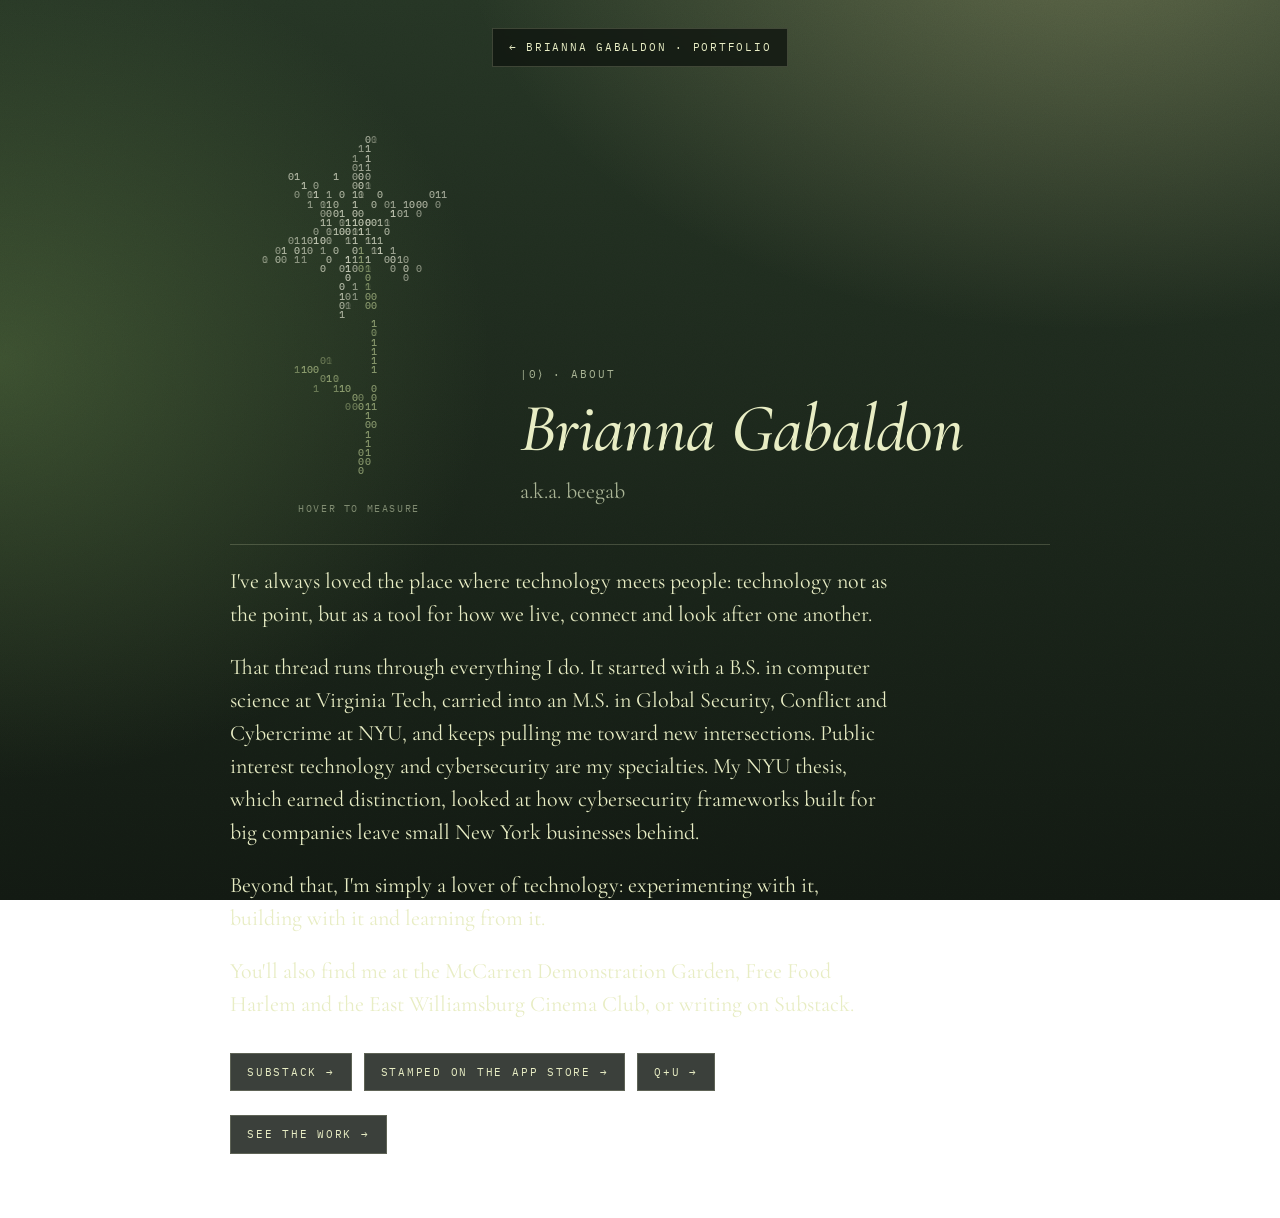
==== about.html @ 133ab3c3 "Add a playable Dark Patterns demo Five levels (cookie banner, pop-up offer, checkout, settings page," ====
<!doctype html>
<html lang="en">
<head>
  <meta charset="utf-8">
  <meta name="viewport" content="width=device-width, initial-scale=1">
  <title>About · Brianna Gabaldon</title>
  <meta name="description" content="About Brianna Gabaldon (beegab).">
  <link rel="icon" href="data:image/svg+xml,<svg xmlns='http://www.w3.org/2000/svg' viewBox='0 0 16 16'><rect width='16' height='16' fill='%231d291e'/><text x='8' y='12.5' font-family='monospace' font-size='12' text-anchor='middle' fill='%23e8edc4'>1</text><text x='8' y='12.5' font-family='monospace' font-size='12' text-anchor='middle' fill='%23e8edc4' opacity='.5'>0</text></svg>">
  <link rel="preconnect" href="https://fonts.googleapis.com">
  <link rel="preconnect" href="https://fonts.gstatic.com" crossorigin>
  <link href="https://fonts.googleapis.com/css2?family=Cormorant+Garamond:ital,wght@0,400;0,500;1,400;1,500&family=IBM+Plex+Mono:wght@400;500&display=swap" rel="stylesheet">
  <link rel="stylesheet" href="css/style.css?v=20261118235521">
</head>
<body class="project-page">
  <a class="btn back" href="index.html">← Brianna Gabaldon · Portfolio</a>
  <main id="about" class="card"></main>

  <script src="js/projects.js?v=20261118235521"></script>
  <script src="js/binary.js?v=20261118235521"></script>
  <script src="js/about.js?v=20261118235521"></script>
</body>
</html>
---- css/style.css ----
:root {
  --moss: #141c15;
  --panel: rgba(16, 22, 16, 0.82);
  --line: rgba(232, 237, 196, 0.2);
  --cream: #e8edc4;
  --muted: #a9b495;
  --accent: #e8edc4;
  --serif: "Cormorant Garamond", "Iowan Old Style", Georgia, serif;
  --mono: "IBM Plex Mono", ui-monospace, monospace;
  --grain: url("data:image/svg+xml,%3Csvg xmlns='http://www.w3.org/2000/svg' width='200' height='200'%3E%3Cfilter id='n'%3E%3CfeTurbulence type='fractalNoise' baseFrequency='.9' numOctaves='2' stitchTiles='stitch'/%3E%3CfeColorMatrix values='0 0 0 0 1 0 0 0 0 1 0 0 0 0 1 0 0 0 .55 0'/%3E%3C/filter%3E%3Crect width='100%25' height='100%25' filter='url(%23n)'/%3E%3C/svg%3E");
}

* { box-sizing: border-box; }
html, body { margin: 0; }

body {
  font-family: var(--serif);
  font-size: 21px;
  line-height: 1.5;
  color: var(--cream);
  background: var(--moss);
  -webkit-font-smoothing: antialiased;
}

/* ---------- shared ---------- */
.title {
  font-family: var(--serif);
  font-weight: 500;
  font-style: italic;
  letter-spacing: -0.01em;
  line-height: 1;
  margin: 0;
  color: var(--cream);
}

.label {
  font-family: var(--mono);
  font-size: 11px;
  letter-spacing: 0.18em;
  text-transform: uppercase;
  color: var(--muted);
}

.btn {
  display: inline-block;
  font-family: var(--mono);
  font-size: 11px;
  letter-spacing: 0.16em;
  text-transform: uppercase;
  color: var(--cream);
  background: var(--panel);
  border: 1px solid var(--line);
  padding: 10px 16px;
  cursor: pointer;
  text-decoration: none;
  backdrop-filter: blur(6px);
  transition: border-color 0.2s;
}
.btn:hover { border-color: var(--cream); }
.btn:focus-visible, a:focus-visible, button:focus-visible {
  outline: 1px solid var(--cream);
  outline-offset: 3px;
}

/* ---------- garden page ---------- */
.garden-page { overflow: hidden; height: 100vh; height: 100dvh; }

#garden { position: fixed; inset: 0 auto auto 0; display: block; touch-action: manipulation; }

.corner {
  position: fixed;
  font-family: var(--mono);
  font-size: 11px;
  letter-spacing: 0.08em;
  color: var(--cream);
  opacity: 0.55;
  pointer-events: none;
}
.corner.link {
  pointer-events: auto;
  z-index: 7;
  background: none;
  border: 0;
  padding: 4px 0;
  cursor: pointer;
  text-decoration: none;
  border-bottom: 1px solid transparent;
  transition: opacity 0.2s, border-color 0.2s;
}
.corner.link:hover, .corner.link:focus-visible { opacity: 1; border-bottom-color: var(--cream); }
.corner.tl { top: 26px; left: 18px; }
/* the two corner links are navigation, so they read larger */
.corner.tl, .corner.tr { font-size: clamp(12px, 0.95vw, 15px); letter-spacing: 0.06em; opacity: 0.8; }
.corner.tr { top: 26px; right: 18px; }
.corner.bl { bottom: 26px; left: 18px; display: flex; flex-direction: column; gap: 4px; }

.hud {
  position: fixed;
  top: 0; left: 0; right: 0;
  padding: clamp(40px, 7vh, 64px) 16px 0;
  text-align: center;
  pointer-events: none;
}
.hud .label { margin: 0 0 14px; font-size: clamp(11px, 0.85vw, 13px); }
.hud .title { font-size: clamp(44px, 7.5vw, 96px); text-shadow: 0 2px 30px rgba(10, 16, 10, 0.5); }
.tagline { margin: 14px auto 0; max-width: 34ch; font-size: clamp(17px, 2vw, 21px); opacity: 0.85; }

.tip {
  position: fixed;
  top: 0; left: 0;
  max-width: 260px;
  padding: 12px 14px;
  background: var(--panel);
  border: 1px solid var(--line);
  border-top: 2px solid var(--accent);
  backdrop-filter: blur(8px);
  pointer-events: none;
  z-index: 5;
}
.tip small { display: block; font-family: var(--mono); font-size: 10px; letter-spacing: 0.14em; text-transform: uppercase; color: var(--accent); opacity: 0.85; }
.tip strong { display: block; margin-top: 6px; font-family: var(--serif); font-style: italic; font-weight: 500; font-size: 24px; line-height: 1.1; }
.tip span { display: block; font-size: 17px; line-height: 1.35; margin-top: 4px; color: var(--muted); }
.tip em { display: block; margin-top: 10px; font-style: normal; font-family: var(--mono); font-size: 10px; letter-spacing: 0.16em; text-transform: uppercase; color: var(--cream); }
.tip::after {
  content: "";
  position: absolute;
  left: calc(var(--arrow, 50%) - 5px);
  bottom: -6px;
  width: 10px; height: 10px;
  background: #121a13;
  border-right: 1px solid var(--line);
  border-bottom: 1px solid var(--line);
  transform: rotate(45deg);
}
.tip.below::after { bottom: auto; top: -6px; transform: rotate(225deg); }

.list-btn { position: fixed; right: 16px; bottom: 16px; z-index: 6; }

.panel {
  position: fixed;
  right: 16px;
  bottom: 64px;
  width: min(320px, calc(100vw - 32px));
  max-height: calc(100dvh - 110px);
  overflow: auto;
  padding: 16px 18px 12px;
  background: var(--panel);
  border: 1px solid var(--line);
  backdrop-filter: blur(10px);
  z-index: 6;
}
.panel[hidden] { display: none; }
.panel.from-top { top: 56px; bottom: auto; }
.panel-head { display: flex; align-items: center; justify-content: space-between; }
.panel h2 { margin: 0; }
.close { font: 300 24px/1 var(--mono); color: var(--muted); background: none; border: 0; cursor: pointer; padding: 0 2px; }
.close:hover { color: var(--cream); }
.panel ul { list-style: none; margin: 10px 0 0; padding: 0; }
.panel li + li { border-top: 1px solid rgba(232, 237, 196, 0.08); }
.panel li a { display: flex; align-items: baseline; gap: 14px; padding: 8px 2px; color: var(--cream); text-decoration: none; font-size: 20px; font-style: italic; }
.panel li a:hover { padding-left: 6px; transition: padding 0.15s; }
.num { font-family: var(--mono); font-style: normal; font-size: 11px; letter-spacing: 0.1em; flex: none; }

/* ---------- project page ---------- */
.project-page {
  min-height: 100vh;
  padding: 28px 16px 64px;
  background:
    radial-gradient(900px 600px at 85% -10%, rgba(201, 197, 140, 0.35), transparent 70%),
    radial-gradient(700px 600px at 0% 40%, rgba(95, 124, 70, 0.45), transparent 70%),
    linear-gradient(#253424, #121912);
  background-attachment: fixed;
}
.project-page::before {
  content: "";
  position: fixed;
  inset: 0;
  background: var(--grain);
  opacity: 0.14;
  mix-blend-mode: overlay;
  pointer-events: none;
}
.back { margin: 0 auto 32px; display: table; }
.card { max-width: 820px; margin: 0 auto; position: relative; }
.card-head {
  display: grid;
  grid-template-columns: auto 1fr;
  gap: 32px;
  align-items: end;
  padding-bottom: 28px;
  border-bottom: 1px solid var(--line);
}
.hero { position: relative; display: grid; justify-items: center; }
.hero canvas { display: block; }
.hero-cap { font-family: var(--mono); font-size: 10px; letter-spacing: 0.16em; text-transform: uppercase; color: var(--muted); opacity: 0.7; margin-top: 4px; }
.titles { padding-bottom: 8px; }
.titles .label { margin: 0 0 12px; }
.card .title { font-size: clamp(40px, 6vw, 68px); }
.blurb { margin: 12px 0 0; font-size: 22px; color: var(--muted); }
.meta { display: flex; flex-wrap: wrap; gap: 8px; margin-top: 20px; }
.chip { font-family: var(--mono); font-size: 10px; letter-spacing: 0.14em; text-transform: uppercase; padding: 4px 10px; border: 1px solid var(--line); color: var(--muted); }
.chip.status { border-color: var(--accent); color: var(--accent); }
.desc { font-size: 22px; max-width: 60ch; margin: 20px 0; }
.link-btn { border-color: var(--accent); }
.link-row { display: flex; flex-wrap: wrap; gap: 12px; }
.gallery.single { grid-template-columns: 1fr; }
.gallery.phones { grid-template-columns: repeat(auto-fit, minmax(150px, 1fr)); }
.gallery.phones .frame { border-radius: 14px; overflow: hidden; }
.frame a { display: block; cursor: zoom-in; }

/* ---------- image carousel ---------- */
body.no-scroll { overflow: hidden; }
.carousel {
  width: 100vw; height: 100dvh; max-width: none; max-height: none;
  margin: 0; padding: 56px 16px 72px; border: 0;
  background: rgba(10, 14, 10, 0.94);
  color: var(--cream);
  display: grid;
  grid-template-columns: auto 1fr auto;
  align-items: center;
  gap: 12px;
}
.carousel:not([open]) { display: none; }
.carousel::backdrop { background: rgba(10, 14, 10, 0.7); backdrop-filter: blur(6px); }
.carousel-stage { height: 100%; min-height: 0; display: grid; place-items: center; }
.carousel-stage img {
  max-width: 100%; max-height: calc(100dvh - 140px);
  object-fit: contain;
  border: 1px solid var(--line);
  box-shadow: 0 20px 60px rgba(0, 0, 0, 0.5);
}
.carousel-nav, .carousel-close {
  font: 400 22px/1 var(--mono);
  color: var(--cream);
  background: var(--panel);
  border: 1px solid var(--line);
  width: 48px; height: 48px;
  cursor: pointer;
  transition: border-color 0.2s;
}
.carousel-nav:hover, .carousel-close:hover { border-color: var(--cream); }
.carousel-nav[hidden] { visibility: hidden; display: block; }
.carousel-close { position: absolute; top: 12px; right: 16px; font-size: 26px; }
.carousel-bar {
  position: absolute; left: 16px; right: 16px; bottom: 20px;
  display: flex; justify-content: center; gap: 18px;
  font-family: var(--mono); font-size: 12px; letter-spacing: 0.12em; text-transform: uppercase;
}
.carousel-count { color: var(--accent); }
.carousel-cap { color: var(--muted); }
@media (max-width: 600px) {
  .carousel { grid-template-columns: 1fr; padding: 56px 8px 120px; }
  .carousel-stage img { max-height: calc(100dvh - 200px); }
  .carousel-nav { position: absolute; bottom: 64px; }
  .carousel-nav.prev { left: calc(50% - 60px); }
  .carousel-nav.next { right: calc(50% - 60px); }
  .carousel-bar { flex-direction: column; align-items: center; gap: 6px; bottom: 14px; }
}
.gallery { display: grid; grid-template-columns: repeat(auto-fill, minmax(200px, 1fr)); gap: 16px; margin: 36px 0; }
.frame { margin: 0; border: 1px solid var(--line); background: rgba(16, 22, 16, 0.5); }
.frame img { display: block; width: 100%; height: auto; }
.frame figcaption { padding: 8px 10px; font-family: var(--mono); font-size: 10px; letter-spacing: 0.1em; color: var(--muted); }
.frame.empty {
  aspect-ratio: 4 / 3;
  display: grid;
  place-items: center;
  font-family: var(--mono); font-size: 10px; letter-spacing: 0.16em; text-transform: uppercase;
  color: rgba(169, 180, 149, 0.6);
  background: linear-gradient(135deg, transparent 49.7%, rgba(232, 237, 196, 0.08) 50%, transparent 50.3%), rgba(16, 22, 16, 0.4);
}
.neighbors {
  max-width: 820px;
  margin: 40px auto 0;
  padding-top: 24px;
  border-top: 1px solid var(--line);
  display: flex;
  justify-content: space-between;
  gap: 12px;
  flex-wrap: wrap;
}

@media (max-width: 600px) {
  .corner.tl, .corner.tr { top: 12px; font-size: 12px; }
  .card-head { grid-template-columns: 1fr; justify-items: start; }
  .hero { justify-self: center; }
  .neighbors .btn { flex: 1 1 100%; text-align: center; }
}

/* ---------- about page ---------- */
.about-links { display: flex; flex-wrap: wrap; gap: 12px; margin: 32px 0 16px; }
.about-work { margin-top: 8px; }
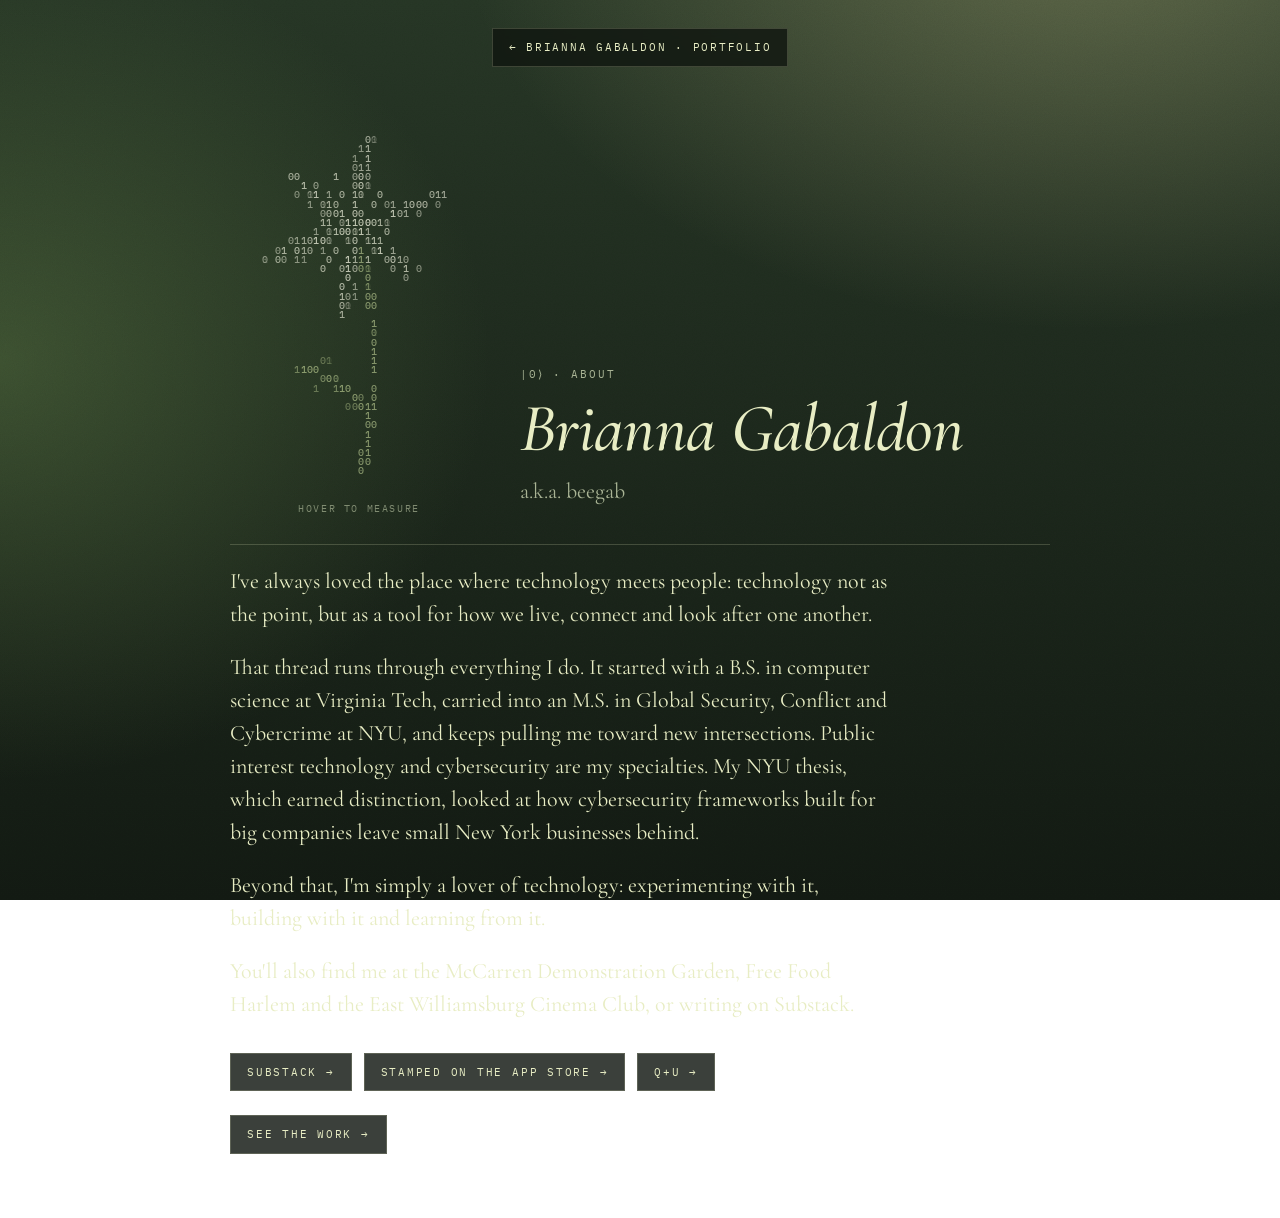
==== commit 982c37c2: "Restyle the Dark Patterns demo as a cheeky retro pixel desktop Pixel window chrome with per-level fi" ====
--- a/about.html
+++ b/about.html
@@ -9,14 +9,14 @@
   <link rel="preconnect" href="https://fonts.googleapis.com">
   <link rel="preconnect" href="https://fonts.gstatic.com" crossorigin>
   <link href="https://fonts.googleapis.com/css2?family=Cormorant+Garamond:ital,wght@0,400;0,500;1,400;1,500&family=IBM+Plex+Mono:wght@400;500&display=swap" rel="stylesheet">
-  <link rel="stylesheet" href="css/style.css?v=20261118235521">
+  <link rel="stylesheet" href="css/style.css?v=20261119000817">
 </head>
 <body class="project-page">
   <a class="btn back" href="index.html">← Brianna Gabaldon · Portfolio</a>
   <main id="about" class="card"></main>
 
-  <script src="js/projects.js?v=20261118235521"></script>
-  <script src="js/binary.js?v=20261118235521"></script>
-  <script src="js/about.js?v=20261118235521"></script>
+  <script src="js/projects.js?v=20261119000817"></script>
+  <script src="js/binary.js?v=20261119000817"></script>
+  <script src="js/about.js?v=20261119000817"></script>
 </body>
 </html>
--- a/css/style.css
+++ b/css/style.css
@@ -204,6 +204,43 @@
 .link-btn { border-color: var(--accent); }
 .link-row { display: flex; flex-wrap: wrap; gap: 12px; }
 .gallery.single { grid-template-columns: 1fr; }
+
+/* ---------- playable demo panel (project page) ---------- */
+.demo-panel { margin: 36px 0; }
+.demo-link {
+  display: grid;
+  gap: 10px;
+  padding: clamp(24px, 4vw, 40px);
+  text-decoration: none;
+  color: var(--cream);
+  border: 3px solid #000;
+  box-shadow: 8px 8px 0 #000;
+  background-color: #0b120b;
+  background-image:
+    repeating-linear-gradient(0deg, rgba(0, 0, 0, 0.3) 0 1px, transparent 1px 3px),
+    repeating-conic-gradient(#14200f 0 25%, #0b120b 0 50%);
+  background-size: auto, 4px 4px;
+  transition: transform 0.1s steps(2), box-shadow 0.1s steps(2);
+}
+.demo-link:hover { transform: translate(3px, 3px); box-shadow: 5px 5px 0 #000; }
+.demo-link:active { transform: translate(8px, 8px); box-shadow: none; }
+.demo-kicker { font-family: "Pixelify Sans", var(--mono); font-size: 14px; letter-spacing: 0.12em; text-transform: uppercase; color: #b6ff9e; }
+.demo-title { font-family: "Pixelify Sans", var(--mono); font-weight: 700; font-size: clamp(36px, 6vw, 60px); line-height: 1; color: #ffe14d; text-shadow: 4px 4px 0 #000; }
+.demo-meta { font-family: var(--mono); font-size: 12px; letter-spacing: 0.12em; text-transform: uppercase; color: var(--muted); }
+.demo-cta {
+  justify-self: start;
+  margin-top: 8px;
+  font-family: "Pixelify Sans", var(--mono);
+  font-weight: 700;
+  font-size: 18px;
+  text-transform: uppercase;
+  color: #111;
+  background: #ffe14d;
+  border: 3px solid #000;
+  padding: 10px 18px;
+  box-shadow: 4px 4px 0 #b6ff9e;
+}
+.demo-link:hover .demo-cta { background: #5cf2b6; }
 .gallery.phones { grid-template-columns: repeat(auto-fit, minmax(150px, 1fr)); }
 .gallery.phones .frame { border-radius: 14px; overflow: hidden; }
 .frame a { display: block; cursor: zoom-in; }
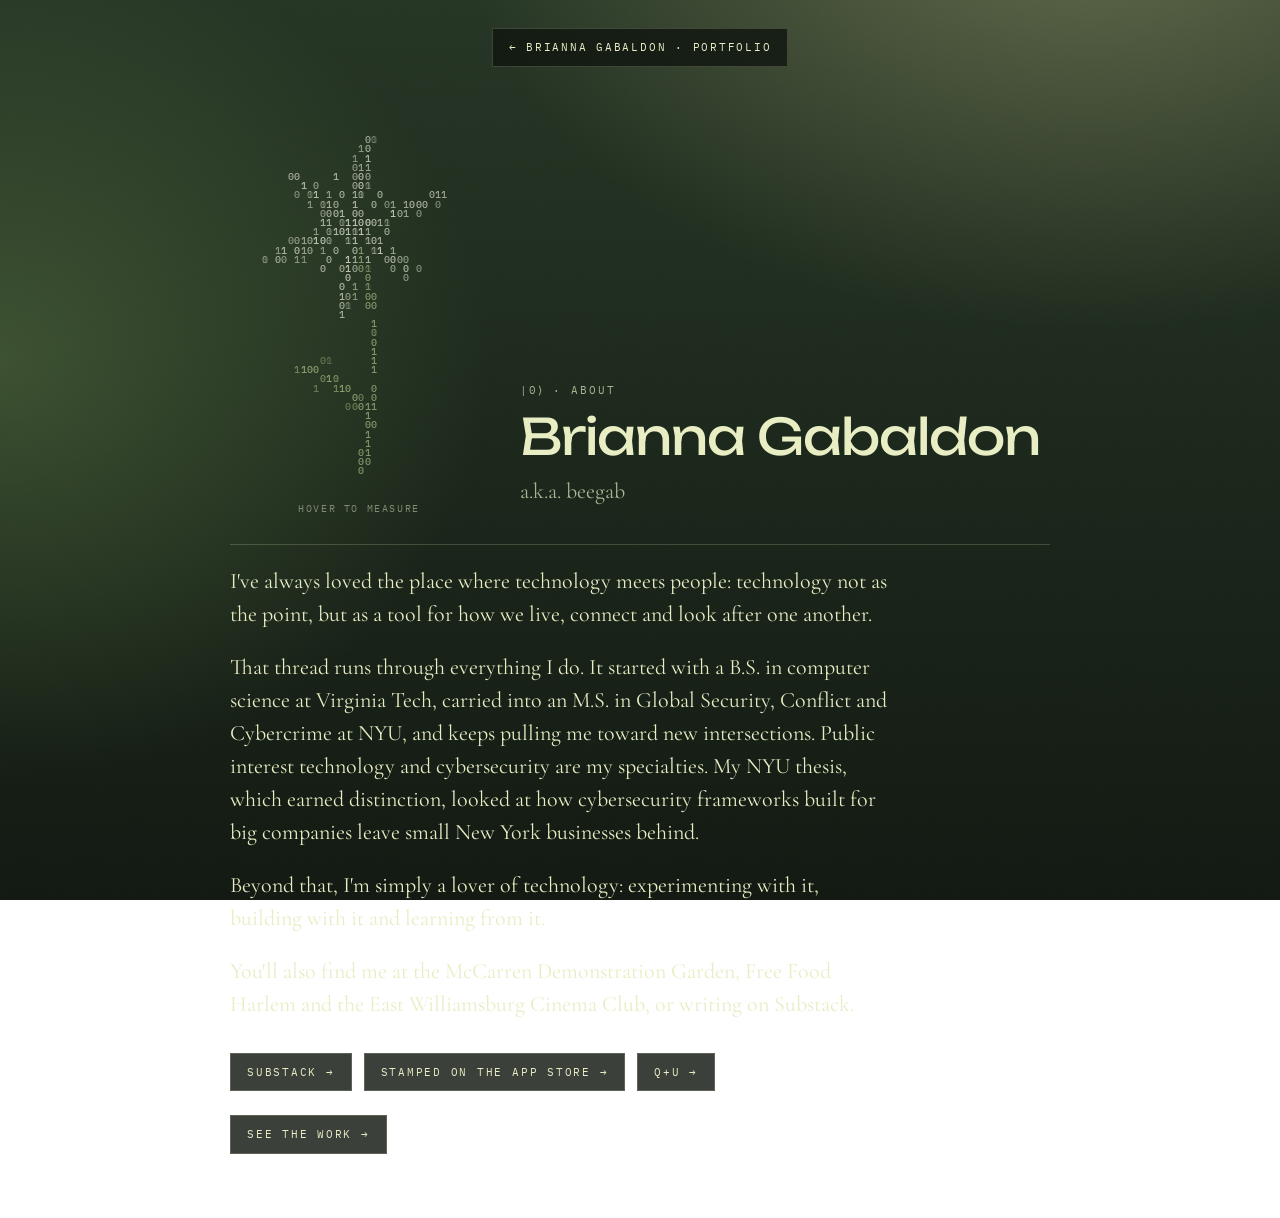
==== commit 1cadee45: "Set headings in Unbounded; mark four placeholder projects as work in progress Co-Authored-By: Claude" ====
--- a/about.html
+++ b/about.html
@@ -8,15 +8,15 @@
   <link rel="icon" href="data:image/svg+xml,<svg xmlns='http://www.w3.org/2000/svg' viewBox='0 0 16 16'><rect width='16' height='16' fill='%231d291e'/><text x='8' y='12.5' font-family='monospace' font-size='12' text-anchor='middle' fill='%23e8edc4'>1</text><text x='8' y='12.5' font-family='monospace' font-size='12' text-anchor='middle' fill='%23e8edc4' opacity='.5'>0</text></svg>">
   <link rel="preconnect" href="https://fonts.googleapis.com">
   <link rel="preconnect" href="https://fonts.gstatic.com" crossorigin>
-  <link href="https://fonts.googleapis.com/css2?family=Cormorant+Garamond:ital,wght@0,400;0,500;1,400;1,500&family=IBM+Plex+Mono:wght@400;500&display=swap" rel="stylesheet">
-  <link rel="stylesheet" href="css/style.css?v=20261119000817">
+  <link href="https://fonts.googleapis.com/css2?family=Cormorant+Garamond:ital,wght@0,400;0,500;1,400;1,500&family=IBM+Plex+Mono:wght@400;500&family=Unbounded:wght@400&display=swap" rel="stylesheet">
+  <link rel="stylesheet" href="css/style.css?v=20261119001532">
 </head>
 <body class="project-page">
   <a class="btn back" href="index.html">← Brianna Gabaldon · Portfolio</a>
   <main id="about" class="card"></main>
 
-  <script src="js/projects.js?v=20261119000817"></script>
-  <script src="js/binary.js?v=20261119000817"></script>
-  <script src="js/about.js?v=20261119000817"></script>
+  <script src="js/projects.js?v=20261119001532"></script>
+  <script src="js/binary.js?v=20261119001532"></script>
+  <script src="js/about.js?v=20261119001532"></script>
 </body>
 </html>
--- a/css/style.css
+++ b/css/style.css
@@ -7,6 +7,7 @@
   --accent: #e8edc4;
   --serif: "Cormorant Garamond", "Iowan Old Style", Georgia, serif;
   --mono: "IBM Plex Mono", ui-monospace, monospace;
+  --display: "Unbounded", "Helvetica Neue", Arial, sans-serif;
   --grain: url("data:image/svg+xml,%3Csvg xmlns='http://www.w3.org/2000/svg' width='200' height='200'%3E%3Cfilter id='n'%3E%3CfeTurbulence type='fractalNoise' baseFrequency='.9' numOctaves='2' stitchTiles='stitch'/%3E%3CfeColorMatrix values='0 0 0 0 1 0 0 0 0 1 0 0 0 0 1 0 0 0 .55 0'/%3E%3C/filter%3E%3Crect width='100%25' height='100%25' filter='url(%23n)'/%3E%3C/svg%3E");
 }
 
@@ -24,11 +25,11 @@
 
 /* ---------- shared ---------- */
 .title {
-  font-family: var(--serif);
-  font-weight: 500;
-  font-style: italic;
-  letter-spacing: -0.01em;
-  line-height: 1;
+  font-family: var(--display);
+  font-weight: 400;
+  font-style: normal;
+  letter-spacing: -0.02em;
+  line-height: 1.05;
   margin: 0;
   color: var(--cream);
 }
@@ -102,7 +103,7 @@
   pointer-events: none;
 }
 .hud .label { margin: 0 0 14px; font-size: clamp(11px, 0.85vw, 13px); }
-.hud .title { font-size: clamp(44px, 7.5vw, 96px); text-shadow: 0 2px 30px rgba(10, 16, 10, 0.5); }
+.hud .title { font-size: clamp(30px, 5.6vw, 72px); text-shadow: 0 2px 30px rgba(10, 16, 10, 0.5); }
 .tagline { margin: 14px auto 0; max-width: 34ch; font-size: clamp(17px, 2vw, 21px); opacity: 0.85; }
 
 .tip {
@@ -118,7 +119,7 @@
   z-index: 5;
 }
 .tip small { display: block; font-family: var(--mono); font-size: 10px; letter-spacing: 0.14em; text-transform: uppercase; color: var(--accent); opacity: 0.85; }
-.tip strong { display: block; margin-top: 6px; font-family: var(--serif); font-style: italic; font-weight: 500; font-size: 24px; line-height: 1.1; }
+.tip strong { display: block; margin-top: 6px; font-family: var(--display); font-weight: 400; font-size: 17px; line-height: 1.2; letter-spacing: -0.01em; }
 .tip span { display: block; font-size: 17px; line-height: 1.35; margin-top: 4px; color: var(--muted); }
 .tip em { display: block; margin-top: 10px; font-style: normal; font-family: var(--mono); font-size: 10px; letter-spacing: 0.16em; text-transform: uppercase; color: var(--cream); }
 .tip::after {
@@ -157,7 +158,7 @@
 .close:hover { color: var(--cream); }
 .panel ul { list-style: none; margin: 10px 0 0; padding: 0; }
 .panel li + li { border-top: 1px solid rgba(232, 237, 196, 0.08); }
-.panel li a { display: flex; align-items: baseline; gap: 14px; padding: 8px 2px; color: var(--cream); text-decoration: none; font-size: 20px; font-style: italic; }
+.panel li a { display: flex; align-items: baseline; gap: 14px; padding: 9px 2px; color: var(--cream); text-decoration: none; font-family: var(--display); font-size: 14px; line-height: 1.3; }
 .panel li a:hover { padding-left: 6px; transition: padding 0.15s; }
 .num { font-family: var(--mono); font-style: normal; font-size: 11px; letter-spacing: 0.1em; flex: none; }
 
@@ -195,7 +196,7 @@
 .hero-cap { font-family: var(--mono); font-size: 10px; letter-spacing: 0.16em; text-transform: uppercase; color: var(--muted); opacity: 0.7; margin-top: 4px; }
 .titles { padding-bottom: 8px; }
 .titles .label { margin: 0 0 12px; }
-.card .title { font-size: clamp(40px, 6vw, 68px); }
+.card .title { font-size: clamp(28px, 4.4vw, 50px); }
 .blurb { margin: 12px 0 0; font-size: 22px; color: var(--muted); }
 .meta { display: flex; flex-wrap: wrap; gap: 8px; margin-top: 20px; }
 .chip { font-family: var(--mono); font-size: 10px; letter-spacing: 0.14em; text-transform: uppercase; padding: 4px 10px; border: 1px solid var(--line); color: var(--muted); }
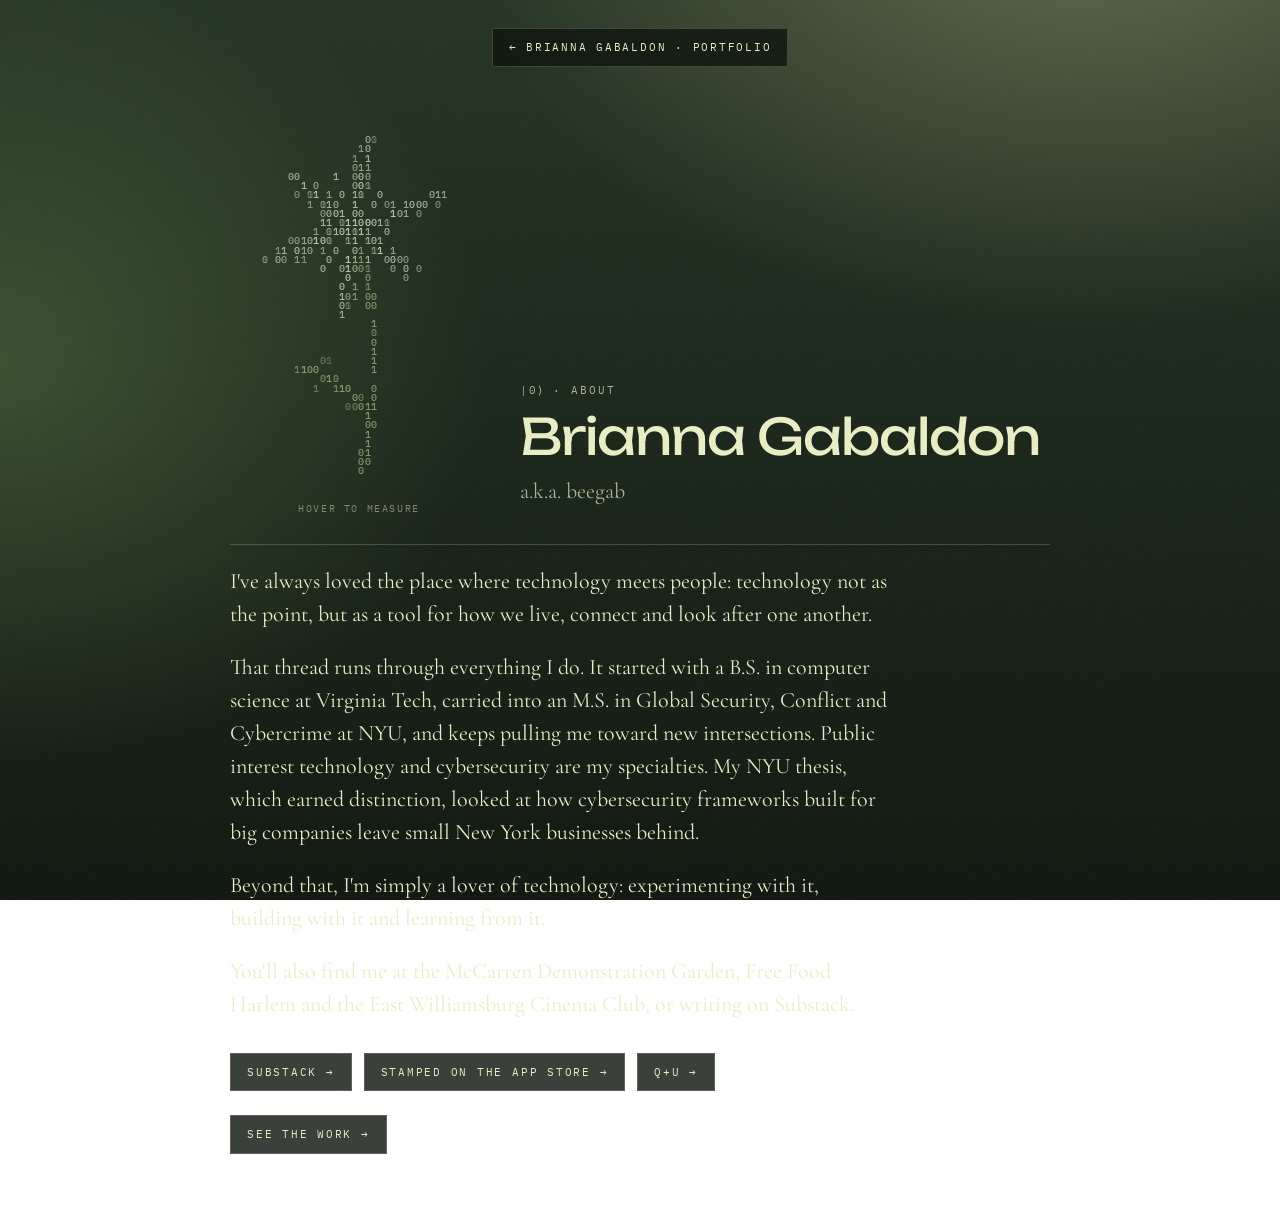
==== commit 72bc1d83: "Keep every flower visible, soften the name, mark Starlight Postcards WIP Blooms are pushed apart in " ====
--- a/about.html
+++ b/about.html
@@ -8,15 +8,15 @@
   <link rel="icon" href="data:image/svg+xml,<svg xmlns='http://www.w3.org/2000/svg' viewBox='0 0 16 16'><rect width='16' height='16' fill='%231d291e'/><text x='8' y='12.5' font-family='monospace' font-size='12' text-anchor='middle' fill='%23e8edc4'>1</text><text x='8' y='12.5' font-family='monospace' font-size='12' text-anchor='middle' fill='%23e8edc4' opacity='.5'>0</text></svg>">
   <link rel="preconnect" href="https://fonts.googleapis.com">
   <link rel="preconnect" href="https://fonts.gstatic.com" crossorigin>
-  <link href="https://fonts.googleapis.com/css2?family=Cormorant+Garamond:ital,wght@0,400;0,500;1,400;1,500&family=IBM+Plex+Mono:wght@400;500&family=Unbounded:wght@400&display=swap" rel="stylesheet">
-  <link rel="stylesheet" href="css/style.css?v=20261119001532">
+  <link href="https://fonts.googleapis.com/css2?family=Cormorant+Garamond:ital,wght@0,400;0,500;1,400;1,500&family=IBM+Plex+Mono:wght@400;500&family=Unbounded:wght@300;400&display=swap" rel="stylesheet">
+  <link rel="stylesheet" href="css/style.css?v=20261119001959">
 </head>
 <body class="project-page">
   <a class="btn back" href="index.html">← Brianna Gabaldon · Portfolio</a>
   <main id="about" class="card"></main>
 
-  <script src="js/projects.js?v=20261119001532"></script>
-  <script src="js/binary.js?v=20261119001532"></script>
-  <script src="js/about.js?v=20261119001532"></script>
+  <script src="js/projects.js?v=20261119001959"></script>
+  <script src="js/binary.js?v=20261119001959"></script>
+  <script src="js/about.js?v=20261119001959"></script>
 </body>
 </html>
--- a/css/style.css
+++ b/css/style.css
@@ -103,7 +103,7 @@
   pointer-events: none;
 }
 .hud .label { margin: 0 0 14px; font-size: clamp(11px, 0.85vw, 13px); }
-.hud .title { font-size: clamp(30px, 5.6vw, 72px); text-shadow: 0 2px 30px rgba(10, 16, 10, 0.5); }
+.hud .title { display: inline-block; font-size: clamp(26px, 4.6vw, 58px); font-weight: 300; color: rgba(232, 237, 196, 0.84); pointer-events: auto; cursor: default; user-select: none; text-shadow: 0 2px 30px rgba(10, 16, 10, 0.5); }
 .tagline { margin: 14px auto 0; max-width: 34ch; font-size: clamp(17px, 2vw, 21px); opacity: 0.85; }
 
 .tip {
@@ -327,3 +327,21 @@
 /* ---------- about page ---------- */
 .about-links { display: flex; flex-wrap: wrap; gap: 12px; margin: 32px 0 16px; }
 .about-work { margin-top: 8px; }
+
+/* ---------- the name: a gentle, hover-only version of the flowers' effect ---------- */
+.title .nl { position: relative; display: inline-block; white-space: pre; transition: color 0.25s, transform 0.25s, text-shadow 0.25s; }
+.title .nl.scr { color: transparent; }
+.title .nl.scr::after {
+  content: attr(data-bit);
+  position: absolute; left: 50%; top: 0;
+  transform: translateX(-50%);
+  color: rgba(232, 237, 196, 0.9);
+}
+.title .nl.spark { color: #fff; text-shadow: 0 0 14px rgba(255, 255, 255, 0.5); transform: translateY(-2px); }
+.title.glitch { animation: nameGlitch 0.6s steps(6); }
+@keyframes nameGlitch {
+  0%, 100% { transform: none; }
+  20% { text-shadow: -3px 0 rgba(255, 122, 162, 0.65), 3px 0 rgba(122, 215, 255, 0.65); transform: translateX(2px); }
+  40% { transform: translateX(-2px); }
+  60% { text-shadow: 2px 0 rgba(255, 122, 162, 0.5), -2px 0 rgba(122, 215, 255, 0.5); transform: none; }
+}
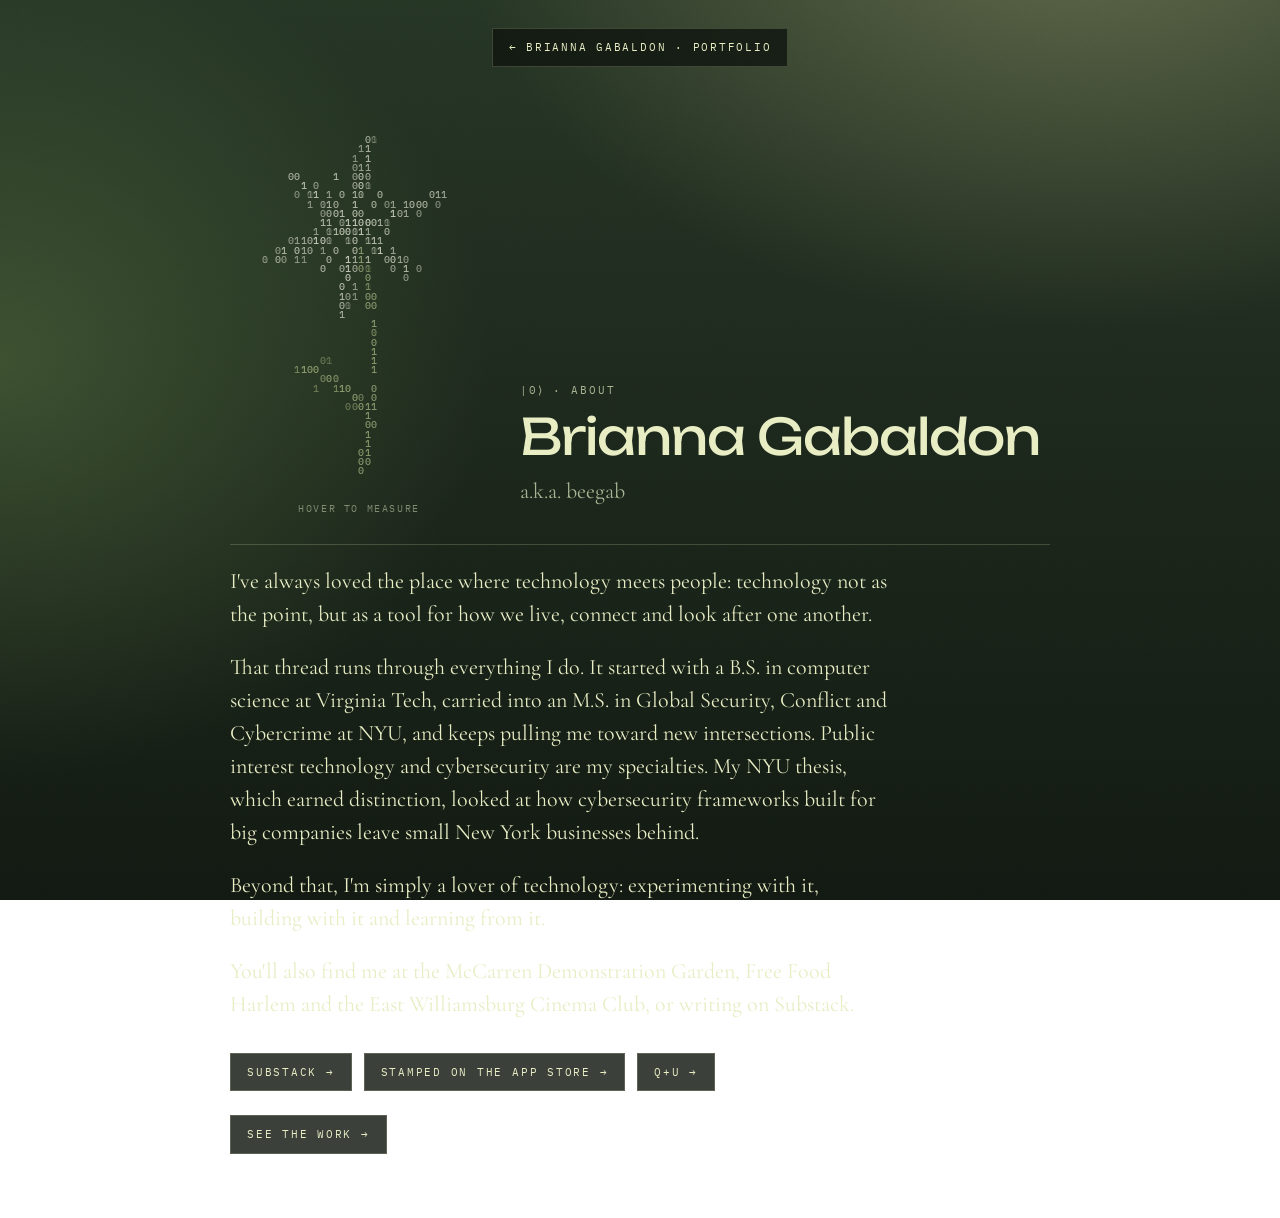
==== commit 311ade05: "Plant each flower in the largest open space so the garden fills evenly Co-Authored-By: Claude Opus 5" ====
--- a/about.html
+++ b/about.html
@@ -9,14 +9,14 @@
   <link rel="preconnect" href="https://fonts.googleapis.com">
   <link rel="preconnect" href="https://fonts.gstatic.com" crossorigin>
   <link href="https://fonts.googleapis.com/css2?family=Cormorant+Garamond:ital,wght@0,400;0,500;1,400;1,500&family=IBM+Plex+Mono:wght@400;500&family=Unbounded:wght@300;400&display=swap" rel="stylesheet">
-  <link rel="stylesheet" href="css/style.css?v=20261119001959">
+  <link rel="stylesheet" href="css/style.css?v=20261119140815">
 </head>
 <body class="project-page">
   <a class="btn back" href="index.html">← Brianna Gabaldon · Portfolio</a>
   <main id="about" class="card"></main>
 
-  <script src="js/projects.js?v=20261119001959"></script>
-  <script src="js/binary.js?v=20261119001959"></script>
-  <script src="js/about.js?v=20261119001959"></script>
+  <script src="js/projects.js?v=20261119140815"></script>
+  <script src="js/binary.js?v=20261119140815"></script>
+  <script src="js/about.js?v=20261119140815"></script>
 </body>
 </html>
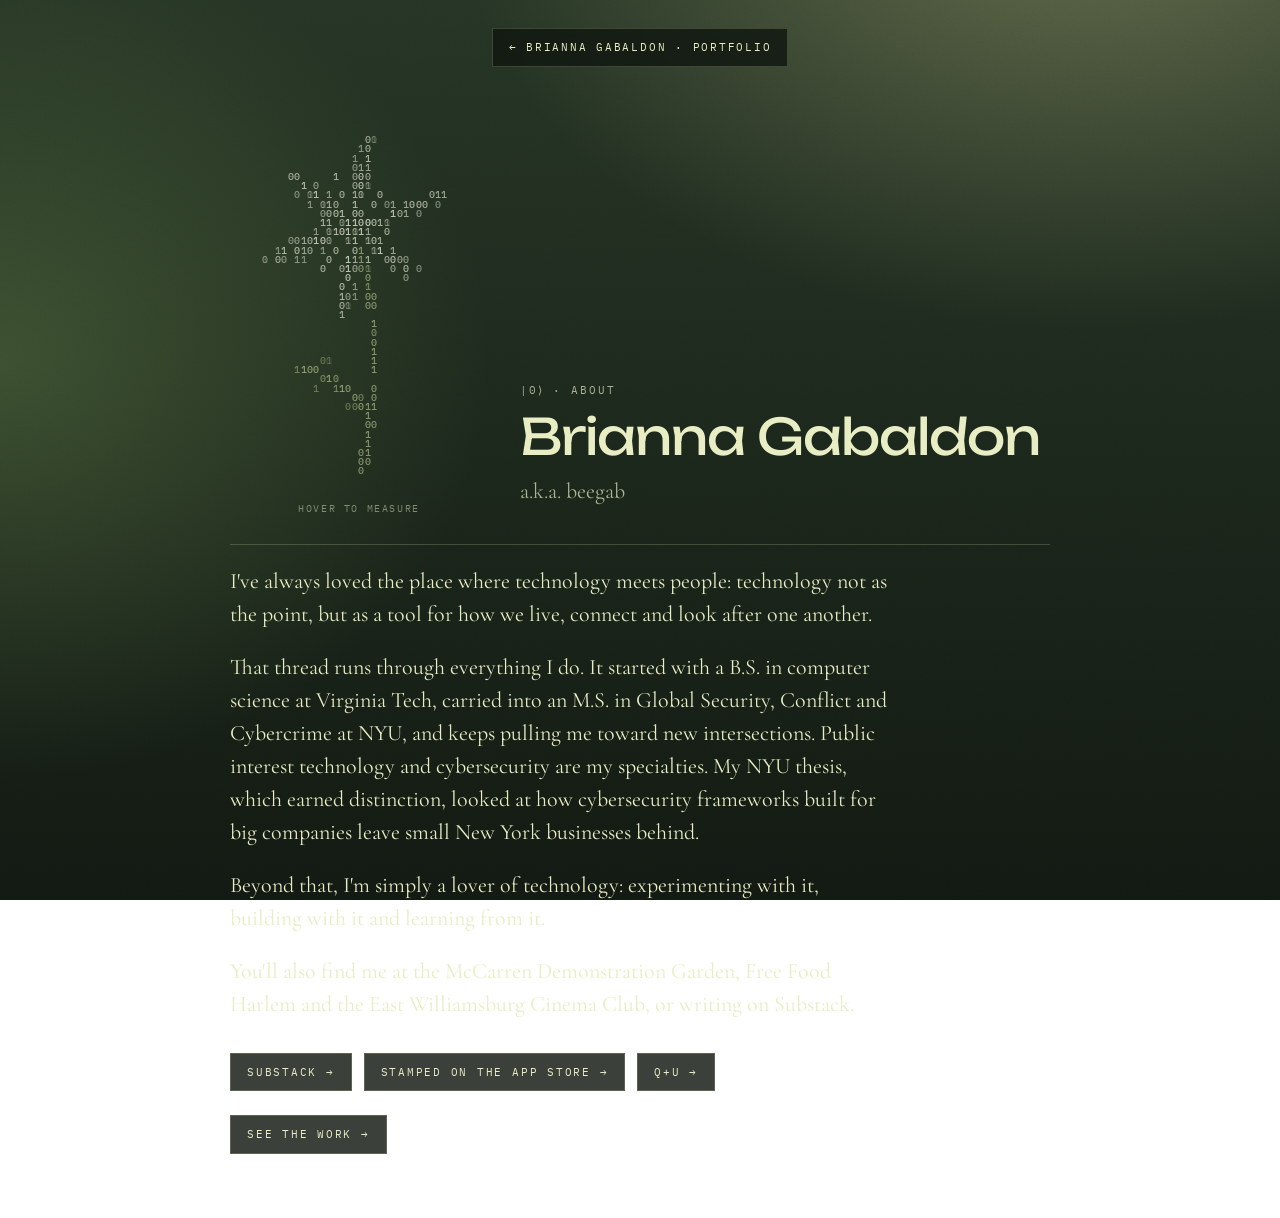
==== commit 8cd45b34: "Opt Out ends with a printed takeaway receipt; more room under the name Replace the whack-a-mole idea" ====
--- a/about.html
+++ b/about.html
@@ -9,14 +9,14 @@
   <link rel="preconnect" href="https://fonts.googleapis.com">
   <link rel="preconnect" href="https://fonts.gstatic.com" crossorigin>
   <link href="https://fonts.googleapis.com/css2?family=Cormorant+Garamond:ital,wght@0,400;0,500;1,400;1,500&family=IBM+Plex+Mono:wght@400;500&family=Unbounded:wght@300;400&display=swap" rel="stylesheet">
-  <link rel="stylesheet" href="css/style.css?v=20261119140815">
+  <link rel="stylesheet" href="css/style.css?v=20261119141300">
 </head>
 <body class="project-page">
   <a class="btn back" href="index.html">← Brianna Gabaldon · Portfolio</a>
   <main id="about" class="card"></main>
 
-  <script src="js/projects.js?v=20261119140815"></script>
-  <script src="js/binary.js?v=20261119140815"></script>
-  <script src="js/about.js?v=20261119140815"></script>
+  <script src="js/projects.js?v=20261119141300"></script>
+  <script src="js/binary.js?v=20261119141300"></script>
+  <script src="js/about.js?v=20261119141300"></script>
 </body>
 </html>
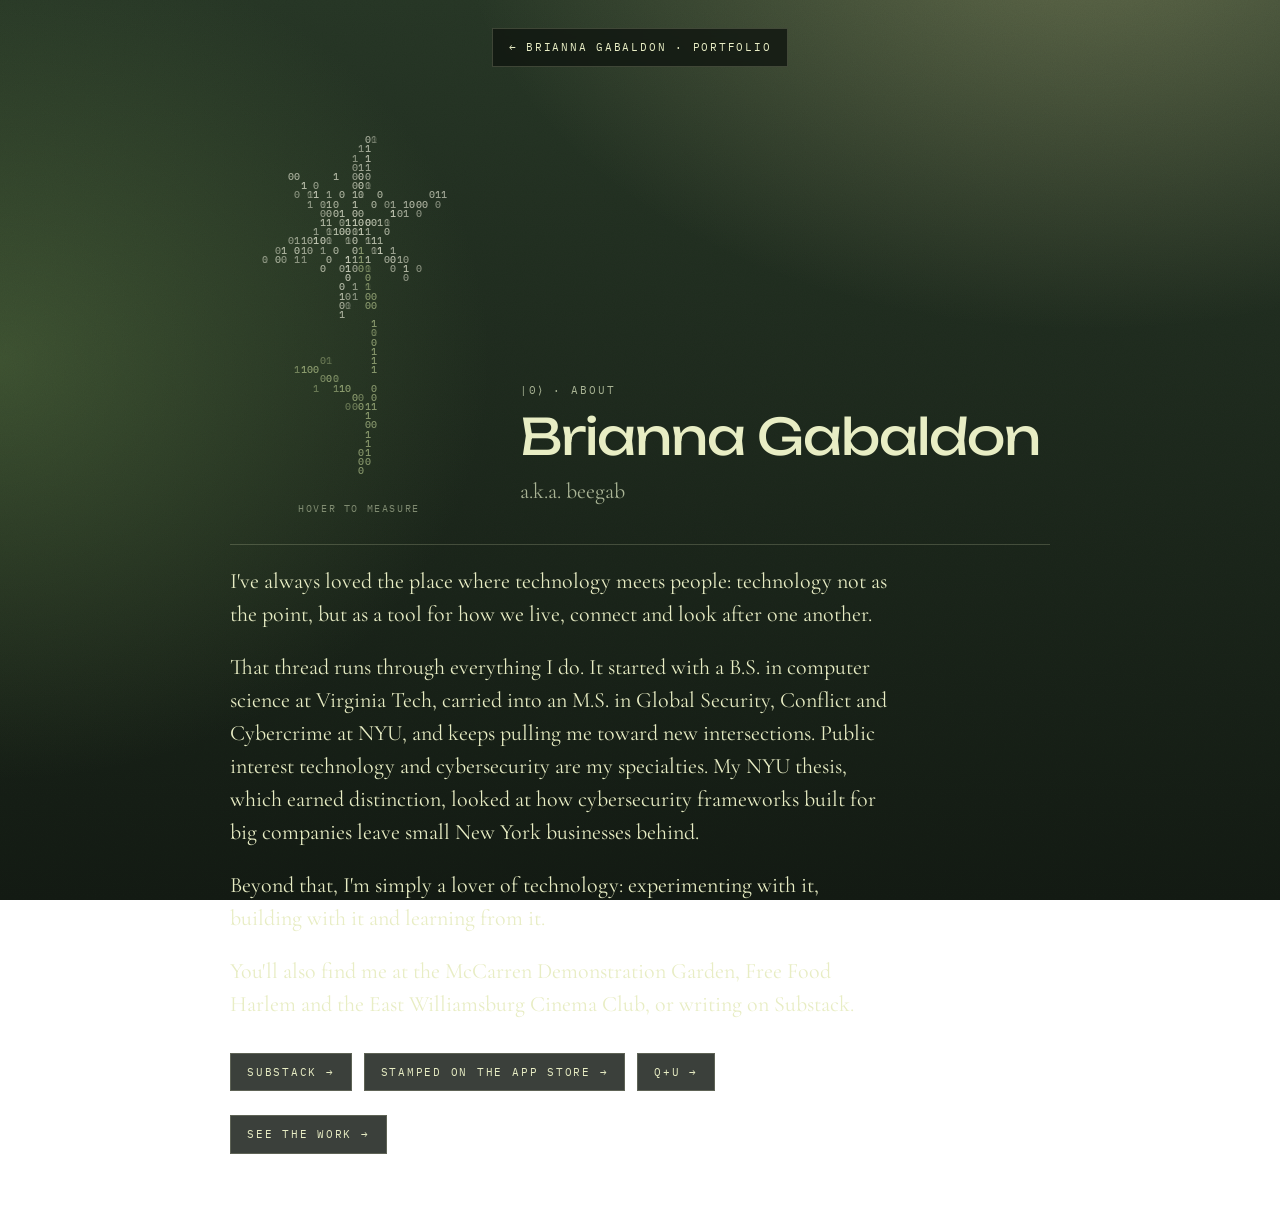
==== commit 121cc075: "Redraw the Opt Out mirror sketch as a retro hacker-movie terminal Co-Authored-By: Claude Opus 5.5 <n" ====
--- a/about.html
+++ b/about.html
@@ -9,14 +9,14 @@
   <link rel="preconnect" href="https://fonts.googleapis.com">
   <link rel="preconnect" href="https://fonts.gstatic.com" crossorigin>
   <link href="https://fonts.googleapis.com/css2?family=Cormorant+Garamond:ital,wght@0,400;0,500;1,400;1,500&family=IBM+Plex+Mono:wght@400;500&family=Unbounded:wght@300;400&display=swap" rel="stylesheet">
-  <link rel="stylesheet" href="css/style.css?v=20261119141300">
+  <link rel="stylesheet" href="css/style.css?v=20261119142710">
 </head>
 <body class="project-page">
   <a class="btn back" href="index.html">← Brianna Gabaldon · Portfolio</a>
   <main id="about" class="card"></main>
 
-  <script src="js/projects.js?v=20261119141300"></script>
-  <script src="js/binary.js?v=20261119141300"></script>
-  <script src="js/about.js?v=20261119141300"></script>
+  <script src="js/projects.js?v=20261119142710"></script>
+  <script src="js/binary.js?v=20261119142710"></script>
+  <script src="js/about.js?v=20261119142710"></script>
 </body>
 </html>
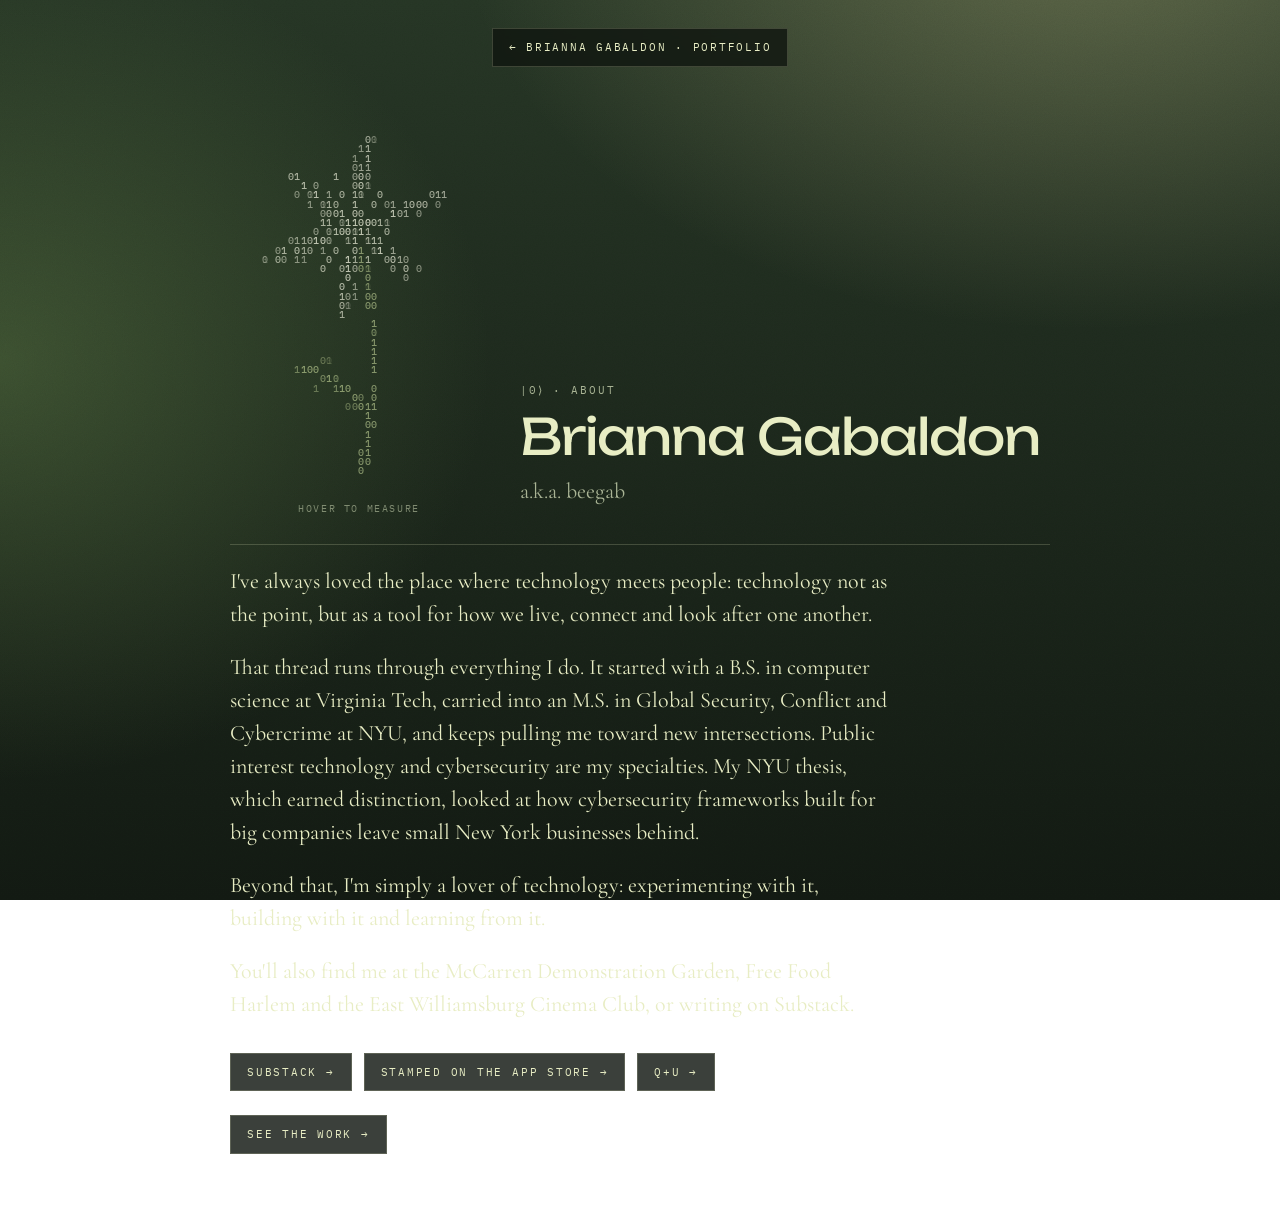
==== commit ce49b544: "Replace Mushroom Choir with a Substack flower Co-Authored-By: Claude Opus 5.5 <noreply@anthropic.com" ====
--- a/about.html
+++ b/about.html
@@ -9,14 +9,14 @@
   <link rel="preconnect" href="https://fonts.googleapis.com">
   <link rel="preconnect" href="https://fonts.gstatic.com" crossorigin>
   <link href="https://fonts.googleapis.com/css2?family=Cormorant+Garamond:ital,wght@0,400;0,500;1,400;1,500&family=IBM+Plex+Mono:wght@400;500&family=Unbounded:wght@300;400&display=swap" rel="stylesheet">
-  <link rel="stylesheet" href="css/style.css?v=20261119142710">
+  <link rel="stylesheet" href="css/style.css?v=20261119143003">
 </head>
 <body class="project-page">
   <a class="btn back" href="index.html">← Brianna Gabaldon · Portfolio</a>
   <main id="about" class="card"></main>
 
-  <script src="js/projects.js?v=20261119142710"></script>
-  <script src="js/binary.js?v=20261119142710"></script>
-  <script src="js/about.js?v=20261119142710"></script>
+  <script src="js/projects.js?v=20261119143003"></script>
+  <script src="js/binary.js?v=20261119143003"></script>
+  <script src="js/about.js?v=20261119143003"></script>
 </body>
 </html>
